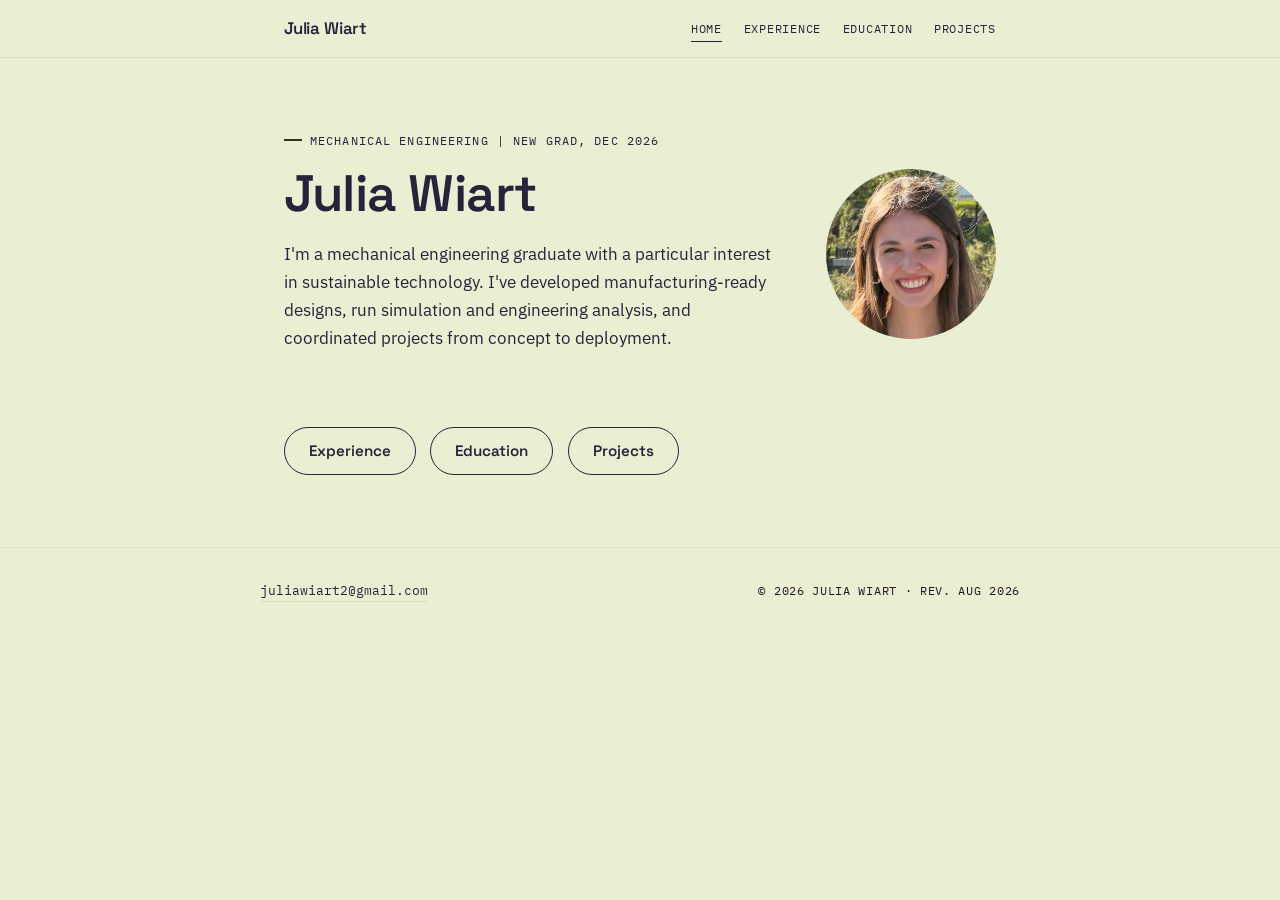
==== index.html @ b065c341 "Update index.html" ====
<!DOCTYPE html>
<html lang="en">
<head>
<meta charset="UTF-8">
<meta name="viewport" content="width=device-width, initial-scale=1.0">
<title>Julia Wiart | Mechanical Engineering</title>
<meta name="description" content="Julia Wiart — New grad mechanical engineer, December 2026. Experience, education, and projects.">
<link rel="icon" href="data:image/svg+xml,%3Csvg xmlns='http://www.w3.org/2000/svg' viewBox='0 0 32 32'%3E%3Crect width='32' height='32' fill='%23EAEFD3'/%3E%3Cpath d='M6 26 L6 6 L26 6' fill='none' stroke='%23505168' stroke-width='2.5'/%3E%3Ccircle cx='6' cy='26' r='2' fill='%23DCC48E'/%3E%3C/svg%3E">
<link rel="preconnect" href="https://fonts.googleapis.com">
<link rel="preconnect" href="https://fonts.gstatic.com" crossorigin>
<link href="https://fonts.googleapis.com/css2?family=IBM+Plex+Mono:wght@400;500&family=IBM+Plex+Sans:wght@400;500;600&family=Space+Grotesk:wght@500;600;700&display=swap" rel="stylesheet">
<link rel="stylesheet" href="style.css">
</head>
<body>

<a class="skip-link" href="#main">Skip to content</a>

<header class="site-header">
  <div class="header-inner">
    <a href="index.html" class="wordmark">Julia Wiart</a>
    <nav class="nav" aria-label="Primary">
      <a href="index.html" class="active">Home</a>
      <a href="experience.html">Experience</a>
      <a href="education.html">Education</a>
      <a href="projects.html">Projects</a>
    </nav>
  </div>
</header>

<main id="main">

  <section class="hero" aria-labelledby="hero-heading">
    <div class="hero-flex">
      <div class="hero-content">
        <p class="eyebrow">Mechanical Engineering | New Grad, Dec 2026</p>
        <h1 id="hero-heading">Julia Wiart</h1>
        <p class="hero-text">I'm a mechanical engineering graduate with a particular interest in sustainable technology. I've developed manufacturing-ready designs, run simulation and engineering analysis, and coordinated projects from concept to deployment.</p>
        <div class="hero-meta">
        </div>
      </div>
      <img class="hero-photo-img" src="profile.jpg" alt="Julia Wiart">
      
    </div>
  </section>

  <nav class="quick-links" aria-label="Site sections">
    <a class="quick-link-btn" href="experience.html">Experience</a>
    <a class="quick-link-btn" href="education.html">Education</a>
    <a class="quick-link-btn" href="projects.html">Projects</a>
  </nav>

</main>

<footer class="site-footer">
  <div class="footer-inner">
    <div class="footer-contact">
      <a href="mailto:juliawiart2@gmail.com">juliawiart2@gmail.com</a>
    </div>
    <span class="footer-rev">© 2026 Julia Wiart · Rev. Aug 2026</span>
  </div>
</footer>

<script src="script.js"></script>
</body>
</html>
---- style.css ----
:root{
  --bg:#EAEFD3;
  --bg-alt:#B3C0A4;
  --ink:#27233A;
  --ink-soft:#27233A;
  --ink-faint:#241623;
  --accent:#27233A;
  --accent-strong:#27233A;
  --line:#D7E0C4;
  --brass:#313715;
  --radius:2px;
  --max:760px;
}

*,*::before,*::after{ box-sizing:border-box; }
html{ scroll-behavior:smooth; }
@media (prefers-reduced-motion: reduce){
  html{ scroll-behavior:auto; }
  *,*::before,*::after{ animation-duration:0.001ms !important; animation-iteration-count:1 !important; transition-duration:0.001ms !important; scroll-behavior:auto !important; }
}

body{
  margin:0;
  background:var(--bg);
  color:var(--ink);
  font-family:'IBM Plex Sans', system-ui, sans-serif;
  font-size:17px;
  line-height:1.65;
  -webkit-font-smoothing:antialiased;
}

h1,h2,h3{
  font-family:'Space Grotesk', system-ui, sans-serif;
  font-weight:600;
  line-height:1.15;
  margin:0;
  color:var(--ink);
}

a{ color:var(--accent-strong); }
a:focus-visible, button:focus-visible{
  outline:2px solid var(--accent);
  outline-offset:3px;
}

.skip-link{
  position:absolute; left:-999px; top:0;
  background:var(--ink); color:var(--bg);
  padding:0.6rem 1rem; z-index:100; font-family:'IBM Plex Mono', monospace; font-size:0.85rem;
}
.skip-link:focus{ left:1rem; top:1rem; }

.wrap{
  max-width:var(--max);
  margin:0 auto;
  padding:0 1.5rem;
}

/* header */
.site-header{
  position:sticky; top:0; z-index:10;
  background:rgba(234,239,211,0.9);
  backdrop-filter:blur(6px);
  border-bottom:1px solid var(--line);
}
.header-inner{
  max-width:var(--max);
  margin:0 auto;
  padding:0.9rem 1.5rem;
  display:flex; align-items:center; justify-content:space-between;
  gap:1rem; flex-wrap:wrap;
}
.wordmark{
  font-family:'Space Grotesk', sans-serif;
  font-weight:600; font-size:1.05rem;
  color:var(--ink); text-decoration:none;
  letter-spacing:-0.01em;
}
.nav{ display:flex; gap:1.35rem; flex-wrap:wrap; }
.nav a{
  font-family:'IBM Plex Mono', monospace;
  font-size:0.78rem;
  text-transform:uppercase;
  letter-spacing:0.06em;
  color:var(--ink-soft);
  text-decoration:none;
  padding:0.2rem 0;
  border-bottom:1.5px solid transparent;
  transition:color 0.15s ease, border-color 0.15s ease;
}
.nav a:hover{ color:var(--accent-strong); }
.nav a.active{ color:var(--accent-strong); border-bottom-color:var(--accent); }

/* hero (home page only) */
.hero{
  max-width:var(--max); margin:0 auto;
  padding:4.5rem 1.5rem 2.5rem;
}
.hero-flex{
  display:flex; gap:2.5rem; align-items:center; flex-wrap:wrap-reverse;
}
.hero-content{ flex:1 1 300px; min-width:260px; }
.hero-photo{
  width:170px; height:170px; flex-shrink:0;
  border-radius:50%;
  border:1.5px dashed var(--ink-faint);
  display:flex; align-items:center; justify-content:center;
  text-align:center; padding:1rem;
  font-family:'IBM Plex Mono', monospace; font-size:0.72rem;
  letter-spacing:0.02em;
  color:var(--ink-faint);
  background:var(--bg-alt);
}
.hero-photo-img{
  width:170px; height:170px; flex-shrink:0;
  border-radius:50%;
  object-fit:cover; display:block;
}
.eyebrow{
  font-family:'IBM Plex Mono', monospace;
  font-size:0.78rem;
  text-transform:uppercase;
  letter-spacing:0.09em;
  color:var(--accent);
  margin:0 0 0.9rem;
  display:flex; align-items:center; gap:0.5rem;
}
.eyebrow::before{
  content:""; display:inline-block; width:18px; height:1.5px; background:var(--brass);
}
.hero h1{
  font-size:clamp(2.3rem, 5vw, 3.2rem);
  letter-spacing:-0.015em;
  margin-bottom:1.1rem;
}
.hero-text{
  max-width:56ch;
  color:var(--ink-soft);
  font-size:1.06rem;
}
.hero-meta{
  margin-top:1.6rem;
  display:flex; flex-wrap:wrap; gap:0.4rem 1.4rem;
  font-family:'IBM Plex Mono', monospace;
  font-size:0.82rem;
  color:var(--ink-soft);
}
.hero-meta a{ color:var(--ink-soft); text-decoration:none; border-bottom:1px solid var(--line); }
.hero-meta a:hover{ color:var(--accent-strong); border-color:var(--accent); }

/* page hero (sub-pages: experience/education/projects) */
.page-hero{
  max-width:var(--max); margin:0 auto;
  padding:3.4rem 1.5rem 0.5rem;
}
.page-hero h1{
  font-size:clamp(2rem, 4.5vw, 2.6rem);
  letter-spacing:-0.01em;
}
.page-hero p{
  margin-top:0.9rem;
  max-width:56ch;
  color:var(--ink-soft);
}

/* home quick-link buttons */
.quick-links{
  max-width:var(--max); margin:0 auto;
  padding:0.5rem 1.5rem 3.5rem;
  display:flex; flex-wrap:wrap; gap:0.9rem;
}
.quick-link-btn{
  font-family:'Space Grotesk', sans-serif;
  font-weight:600; font-size:0.95rem;
  color:var(--ink); text-decoration:none;
  border:1.5px solid var(--ink);
  border-radius:999px;
  padding:0.65rem 1.5rem;
  transition:background 0.15s ease, color 0.15s ease;
}
.quick-link-btn:hover{ background:var(--ink); color:var(--bg); }

/* small labels (reused: education coursework, project meta) */
.tb-label{
  display:block;
  font-family:'IBM Plex Mono', monospace;
  font-size:0.65rem;
  letter-spacing:0.08em;
  text-transform:uppercase;
  color:var(--ink-faint);
  margin-bottom:0.3rem;
}
.tb-value{
  font-size:0.9rem;
  color:var(--ink);
  font-weight:500;
}

/* sections */
.section{
  max-width:var(--max); margin:0 auto;
  padding:3rem 1.5rem;
  border-top:1px solid var(--line);
}
.section-head{
  display:flex; align-items:baseline; gap:0.9rem;
  margin-bottom:2rem;
}
.section-head h2{
  font-size:1.5rem; letter-spacing:-0.01em;
}
.section-head .rule{
  flex:1; height:1px; background:var(--line);
}

.reveal{
  opacity:0; transform:translateY(14px);
  transition:opacity 0.6s ease, transform 0.6s ease;
}
.reveal.is-visible{ opacity:1; transform:none; }

/* experience timeline */
.timeline{ list-style:none; margin:0; padding:0; display:flex; flex-direction:column; gap:2.4rem; }
.entry-head{
  display:flex; justify-content:space-between; align-items:baseline;
  flex-wrap:wrap; gap:0.3rem 1rem;
  margin-bottom:0.3rem;
}
.entry-role{ font-family:'Space Grotesk', sans-serif; font-weight:600; font-size:1.08rem; }
.entry-org{ color:var(--accent-strong); font-weight:500; }
.entry-date{
  font-family:'IBM Plex Mono', monospace; font-size:0.78rem;
  color:var(--ink-faint); white-space:nowrap;
}
.entry-loc{
  font-family:'IBM Plex Mono', monospace; font-size:0.78rem;
  color:var(--ink-faint); margin-bottom:0.7rem;
}
.entry ul{ margin:0; padding-left:1.1rem; color:var(--ink-soft); }
.entry li{ margin-bottom:0.45rem; }
.entry li::marker{ color:var(--ink-soft); }

/* education */
.edu-course{
  margin-top:1rem; padding-top:1rem; border-top:1px dashed var(--line);
  font-size:0.92rem; color:var(--ink-soft);
}
.edu-course .tb-label{ margin-bottom:0.5rem; }
.chip-row{ display:flex; flex-wrap:wrap; gap:0.5rem; margin-top:0.55rem; }
.chip{
  font-family:'IBM Plex Mono', monospace; font-size:0.78rem;
  border:1px solid var(--line); border-radius:99px;
  padding:0.3rem 0.75rem; color:var(--ink-soft);
  background:var(--bg-alt);
}

/* projects */
.project-grid{
  display:grid; grid-template-columns:1fr; gap:1.5rem;
}
.project-card{
  border:1px solid var(--line);
  border-radius:var(--radius);
  padding:1.5rem;
  background:var(--bg-alt);
}
.project-image{
  width:100%; aspect-ratio:16/10; margin-bottom:1.1rem;
  border:1.5px dashed var(--ink-faint);
  border-radius:var(--radius);
  display:flex; align-items:center; justify-content:center;
  font-family:'IBM Plex Mono', monospace; font-size:0.75rem;
  text-transform:uppercase; letter-spacing:0.05em;
  color:var(--ink-faint);
  background:var(--bg);
}
.project-card h3{ font-size:1.12rem; margin-bottom:0.2rem; }
.project-meta{
  font-family:'IBM Plex Mono', monospace; font-size:0.76rem;
  color:var(--ink-faint); margin-bottom:0.9rem;
}
.project-card ul{ margin:0; padding-left:1.1rem; color:var(--ink-soft); font-size:0.96rem; }
.project-card li{ margin-bottom:0.4rem; }
.project-card li::marker{ color:var(--brass); }

.project-card.placeholder{
  background:transparent;
  border:1.5px dashed var(--ink-faint);
  color:var(--ink-faint);
}
.placeholder-tag{
  display:inline-block;
  font-family:'IBM Plex Mono', monospace; font-size:0.68rem;
  letter-spacing:0.06em; text-transform:uppercase;
  color:var(--ink-soft); border:1px solid var(--brass);
  padding:0.15rem 0.5rem; border-radius:99px;
  margin-bottom:0.7rem;
}
.project-card.placeholder h3{ color:var(--ink-faint); }
.project-card.placeholder p{ font-size:0.92rem; margin:0.4rem 0; }

/* leadership & activities (now on the Experience page) */
.activities{ margin-top:2.2rem; padding-top:2.2rem; border-top:1px dashed var(--line); }
.activity-item{ margin-bottom:1.2rem; }
.activity-item:last-child{ margin-bottom:0; }
.activity-head{ display:flex; justify-content:space-between; gap:1rem; flex-wrap:wrap; margin-bottom:0.25rem; }
.activity-role{ font-weight:600; }
.activity-date{ font-family:'IBM Plex Mono', monospace; font-size:0.76rem; color:var(--ink-faint); }
.activity-item p{ margin:0; color:var(--ink-soft); font-size:0.95rem; }

/* footer */
.site-footer{
  border-top:1px solid var(--line);
  padding:2rem 1.5rem 3rem;
  margin-top:1rem;
}
.footer-inner{
  max-width:var(--max); margin:0 auto;
  display:flex; justify-content:space-between; align-items:center;
  flex-wrap:wrap; gap:1rem;
}
.footer-contact{
  display:flex; gap:1rem; flex-wrap:wrap;
  font-family:'IBM Plex Mono', monospace; font-size:0.8rem;
}
.footer-contact a{ color:var(--ink-soft); text-decoration:none; border-bottom:1px solid var(--line); }
.footer-contact a:hover{ color:var(--accent-strong); border-color:var(--accent); }
.footer-rev{
  font-family:'IBM Plex Mono', monospace; font-size:0.72rem;
  color:var(--ink-faint); text-transform:uppercase; letter-spacing:0.06em;
}

@media (min-width: 640px){
  .project-grid{ grid-template-columns:1fr 1fr; }
}
@media (max-width: 560px){
  .nav{ gap:0.9rem 1rem; }
  .hero{ padding-top:3.2rem; }
  .hero-flex{ flex-direction:column-reverse; text-align:center; }
  .hero-meta{ justify-content:center; }
}
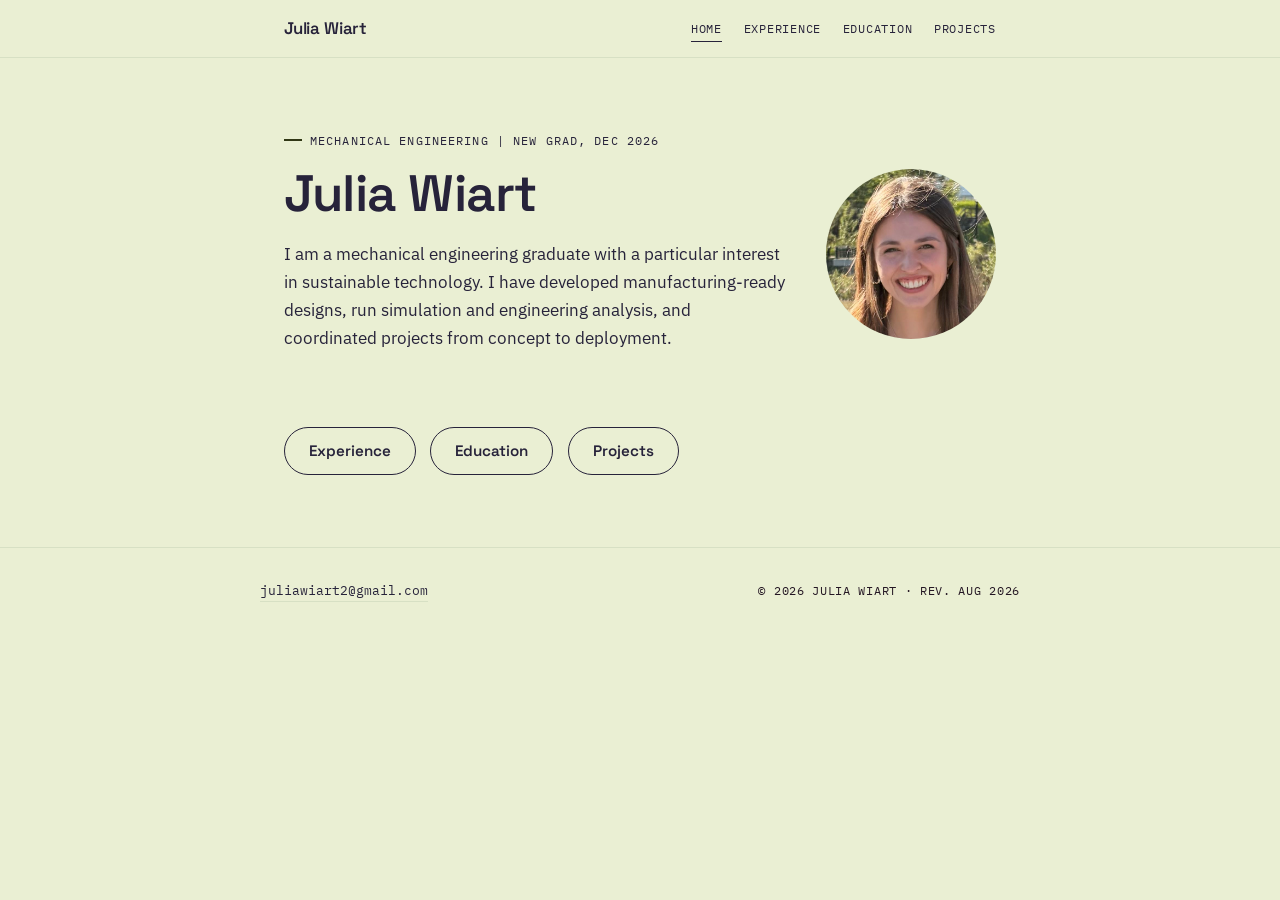
==== commit 23d3e6fc: "Update index.html" ====
--- a/index.html
+++ b/index.html
@@ -34,7 +34,7 @@
       <div class="hero-content">
         <p class="eyebrow">Mechanical Engineering | New Grad, Dec 2026</p>
         <h1 id="hero-heading">Julia Wiart</h1>
-        <p class="hero-text">I'm a mechanical engineering graduate with a particular interest in sustainable technology. I've developed manufacturing-ready designs, run simulation and engineering analysis, and coordinated projects from concept to deployment.</p>
+        <p class="hero-text">I am a mechanical engineering graduate with a particular interest in sustainable technology. I have developed manufacturing-ready designs, run simulation and engineering analysis, and coordinated projects from concept to deployment.
         <div class="hero-meta">
         </div>
       </div>
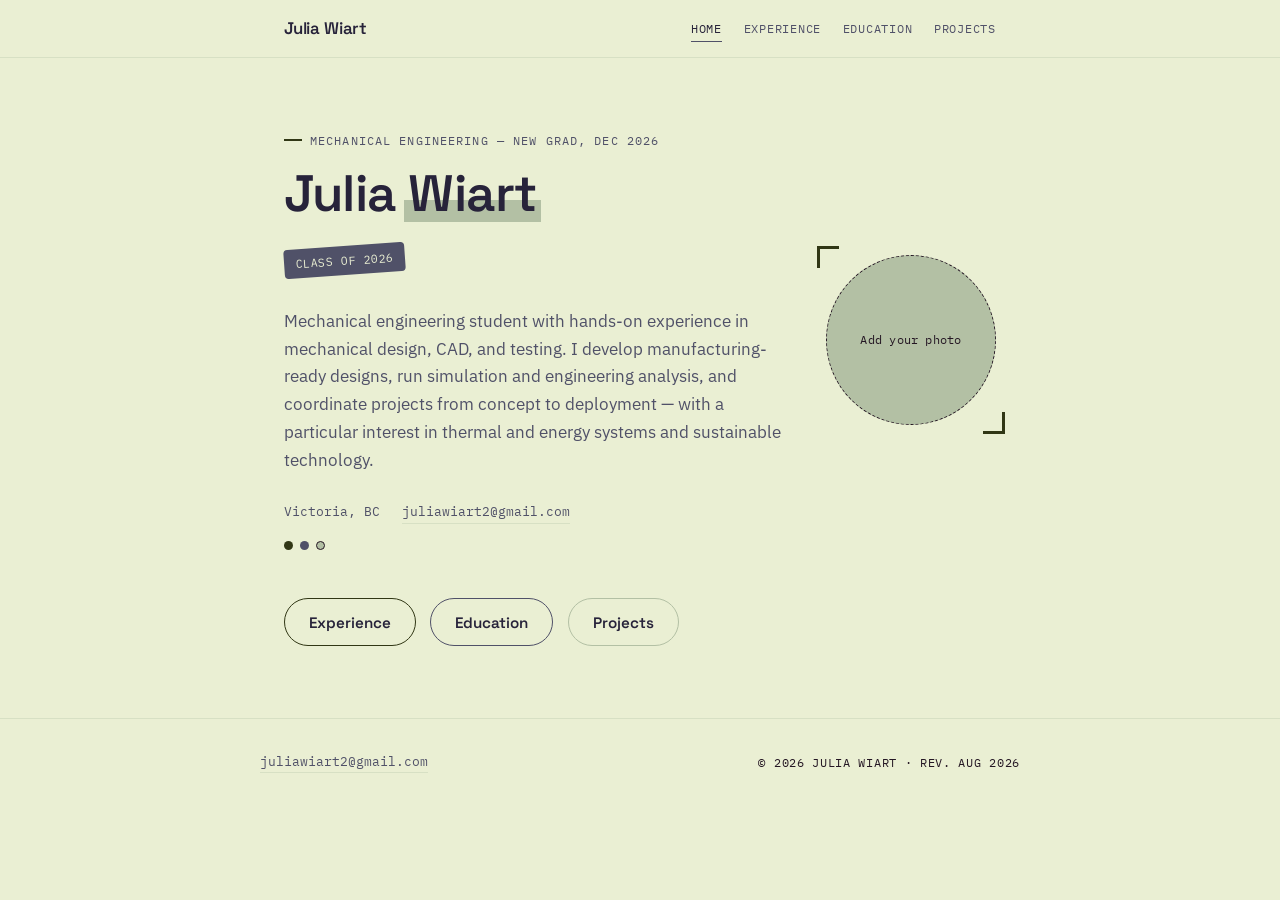
==== commit eb5a61f8: "Add files via upload" ====
--- a/index.html
+++ b/index.html
@@ -3,9 +3,9 @@
 <head>
 <meta charset="UTF-8">
 <meta name="viewport" content="width=device-width, initial-scale=1.0">
-<title>Julia Wiart | Mechanical Engineering</title>
+<title>Julia Wiart — Mechanical Engineering</title>
 <meta name="description" content="Julia Wiart — New grad mechanical engineer, December 2026. Experience, education, and projects.">
-<link rel="icon" href="data:image/svg+xml,%3Csvg xmlns='http://www.w3.org/2000/svg' viewBox='0 0 32 32'%3E%3Crect width='32' height='32' fill='%23EAEFD3'/%3E%3Cpath d='M6 26 L6 6 L26 6' fill='none' stroke='%23505168' stroke-width='2.5'/%3E%3Ccircle cx='6' cy='26' r='2' fill='%23DCC48E'/%3E%3C/svg%3E">
+<link rel="icon" href="data:image/svg+xml,%3Csvg xmlns='http://www.w3.org/2000/svg' viewBox='0 0 32 32'%3E%3Crect width='32' height='32' fill='%23EAEFD3'/%3E%3Cpath d='M6 26 L6 6 L26 6' fill='none' stroke='%23505168' stroke-width='2.5'/%3E%3Ccircle cx='6' cy='26' r='2' fill='%23313715'/%3E%3C/svg%3E">
 <link rel="preconnect" href="https://fonts.googleapis.com">
 <link rel="preconnect" href="https://fonts.gstatic.com" crossorigin>
 <link href="https://fonts.googleapis.com/css2?family=IBM+Plex+Mono:wght@400;500&family=IBM+Plex+Sans:wght@400;500;600&family=Space+Grotesk:wght@500;600;700&display=swap" rel="stylesheet">
@@ -32,22 +32,32 @@
   <section class="hero" aria-labelledby="hero-heading">
     <div class="hero-flex">
       <div class="hero-content">
-        <p class="eyebrow">Mechanical Engineering | New Grad, Dec 2026</p>
-        <h1 id="hero-heading">Julia Wiart</h1>
-        <p class="hero-text">I am a mechanical engineering graduate with a particular interest in sustainable technology. I have developed manufacturing-ready designs, run simulation and engineering analysis, and coordinated projects from concept to deployment.
+        <p class="eyebrow">Mechanical Engineering — New Grad, Dec 2026</p>
+        <h1 id="hero-heading">Julia <span class="accent-highlight">Wiart</span></h1>
+        <!-- ACCENT 2: rotated sticker badge — delete this line to remove -->
+        <span class="accent-sticker">Class of 2026</span>
+        <p class="hero-text">Mechanical engineering student with hands-on experience in mechanical design, CAD, and testing. I develop manufacturing-ready designs, run simulation and engineering analysis, and coordinate projects from concept to deployment — with a particular interest in thermal and energy systems and sustainable technology.</p>
         <div class="hero-meta">
+          <span>Victoria, BC</span>
+          <a href="mailto:juliawiart2@gmail.com">juliawiart2@gmail.com</a>
         </div>
+        <!-- ACCENT 5: trio of dots — delete this line to remove -->
+        <div class="accent-dots" aria-hidden="true"><span></span><span></span><span></span></div>
       </div>
-      <img class="hero-photo-img" src="profile.jpg" alt="Julia Wiart">
-      
+      <!-- ACCENT 1: corner brackets — remove " accent-corners" from the class list below to remove just the brackets -->
+      <!-- Swap this div for: <img class="hero-photo-img" src="profile.jpg" alt="Julia Wiart"> once you've uploaded a photo -->
+      <div class="hero-photo accent-corners" aria-hidden="true">Add your photo</div>
     </div>
   </section>
 
+  <!-- ACCENT 4: each button below has its own color via accent-a / accent-b / accent-c — remove that class to go back to plain -->
   <nav class="quick-links" aria-label="Site sections">
-    <a class="quick-link-btn" href="experience.html">Experience</a>
-    <a class="quick-link-btn" href="education.html">Education</a>
-    <a class="quick-link-btn" href="projects.html">Projects</a>
+    <a class="quick-link-btn accent-a" href="experience.html">Experience</a>
+    <a class="quick-link-btn accent-b" href="education.html">Education</a>
+    <a class="quick-link-btn accent-c" href="projects.html">Projects</a>
   </nav>
+
+  <!-- ACCENT 3: highlighter swipe is the <span class="accent-highlight"> around "Wiart" above — to remove, delete that span tag (keep the word "Wiart") -->
 
 </main>
 
--- a/style.css
+++ b/style.css
@@ -2,9 +2,9 @@
   --bg:#EAEFD3;
   --bg-alt:#B3C0A4;
   --ink:#27233A;
-  --ink-soft:#27233A;
+  --ink-soft:#505168;
   --ink-faint:#241623;
-  --accent:#27233A;
+  --accent:#505168;
   --accent-strong:#27233A;
   --line:#D7E0C4;
   --brass:#313715;
@@ -277,7 +277,7 @@
 .project-card h3{ font-size:1.12rem; margin-bottom:0.2rem; }
 .project-meta{
   font-family:'IBM Plex Mono', monospace; font-size:0.76rem;
-  color:var(--ink-faint); margin-bottom:0.9rem;
+  color:var(--ink-soft); margin-bottom:0.9rem;
 }
 .project-card ul{ margin:0; padding-left:1.1rem; color:var(--ink-soft); font-size:0.96rem; }
 .project-card li{ margin-bottom:0.4rem; }
@@ -339,3 +339,54 @@
   .hero-flex{ flex-direction:column-reverse; text-align:center; }
   .hero-meta{ justify-content:center; }
 }
+
+/* ========================================================
+   FUN ACCENT DETAILS — home page only
+   Each block below is self-contained. To remove one, delete
+   its CSS block here AND remove the matching class from the
+   HTML element it's attached to in index.html.
+   ======================================================== */
+
+/* Accent 1: corner brackets on the photo placeholder */
+.accent-corners{ position:relative; }
+.accent-corners::before,
+.accent-corners::after{
+  content:""; position:absolute; width:22px; height:22px;
+  border-style:solid; border-color:var(--brass); border-width:0;
+}
+.accent-corners::before{ top:-10px; left:-10px; border-top-width:3px; border-left-width:3px; }
+.accent-corners::after{ bottom:-10px; right:-10px; border-bottom-width:3px; border-right-width:3px; }
+
+/* Accent 2: rotated sticker badge near the name */
+.accent-sticker{
+  display:inline-block;
+  font-family:'IBM Plex Mono', monospace;
+  font-size:0.72rem; letter-spacing:0.05em; text-transform:uppercase;
+  color:var(--bg); background:var(--ink-soft);
+  padding:0.3rem 0.7rem; border-radius:4px;
+  transform:rotate(-4deg);
+  margin:0.3rem 0 1rem;
+}
+
+/* Accent 3: highlighter swipe behind part of the heading */
+.accent-highlight{ position:relative; z-index:0; white-space:nowrap; }
+.accent-highlight::before{
+  content:""; position:absolute; z-index:-1;
+  left:-4px; right:-4px; bottom:0.08em; height:0.42em;
+  background:var(--bg-alt);
+}
+
+/* Accent 4: color-varied quick-link buttons */
+.quick-link-btn.accent-a{ border-color:var(--brass); }
+.quick-link-btn.accent-a:hover{ background:var(--brass); color:var(--bg); }
+.quick-link-btn.accent-b{ border-color:var(--ink-soft); }
+.quick-link-btn.accent-b:hover{ background:var(--ink-soft); color:var(--bg); }
+.quick-link-btn.accent-c{ border-color:var(--bg-alt); }
+.quick-link-btn.accent-c:hover{ background:var(--bg-alt); color:var(--ink); }
+
+/* Accent 5: trio of dots flourish under the contact info */
+.accent-dots{ display:flex; gap:0.45rem; align-items:center; margin-top:1.1rem; }
+.accent-dots span{ width:9px; height:9px; border-radius:50%; display:inline-block; }
+.accent-dots span:nth-child(1){ background:var(--brass); }
+.accent-dots span:nth-child(2){ background:var(--ink-soft); }
+.accent-dots span:nth-child(3){ background:var(--bg-alt); border:1px solid var(--ink-faint); }
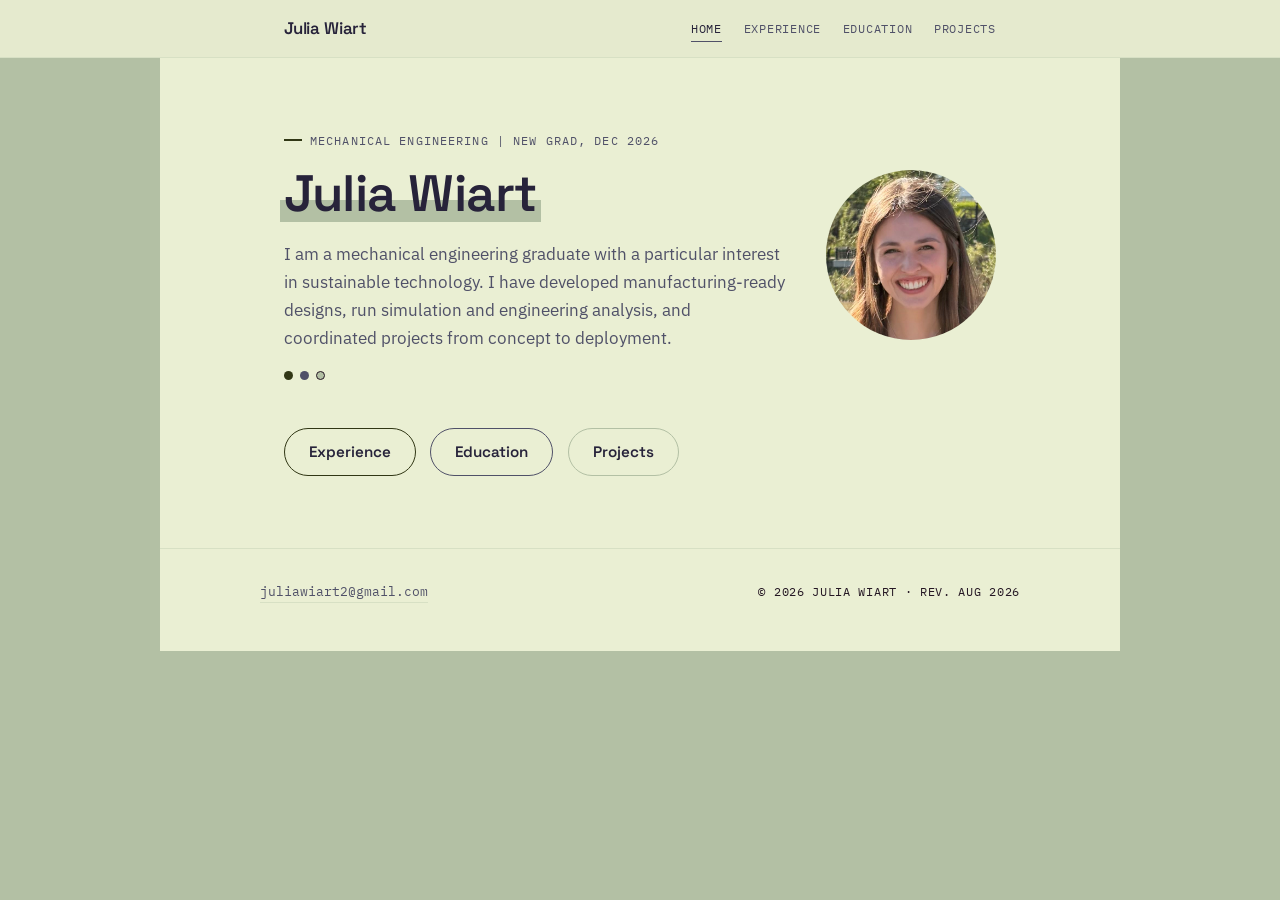
==== commit 49c34498: "Add files via upload" ====
--- a/index.html
+++ b/index.html
@@ -3,7 +3,7 @@
 <head>
 <meta charset="UTF-8">
 <meta name="viewport" content="width=device-width, initial-scale=1.0">
-<title>Julia Wiart — Mechanical Engineering</title>
+<title>Julia Wiart | Mechanical Engineering</title>
 <meta name="description" content="Julia Wiart — New grad mechanical engineer, December 2026. Experience, education, and projects.">
 <link rel="icon" href="data:image/svg+xml,%3Csvg xmlns='http://www.w3.org/2000/svg' viewBox='0 0 32 32'%3E%3Crect width='32' height='32' fill='%23EAEFD3'/%3E%3Cpath d='M6 26 L6 6 L26 6' fill='none' stroke='%23505168' stroke-width='2.5'/%3E%3Ccircle cx='6' cy='26' r='2' fill='%23313715'/%3E%3C/svg%3E">
 <link rel="preconnect" href="https://fonts.googleapis.com">
@@ -27,26 +27,19 @@
   </div>
 </header>
 
+<div class="page-surface">
 <main id="main">
 
   <section class="hero" aria-labelledby="hero-heading">
     <div class="hero-flex">
       <div class="hero-content">
-        <p class="eyebrow">Mechanical Engineering — New Grad, Dec 2026</p>
-        <h1 id="hero-heading">Julia <span class="accent-highlight">Wiart</span></h1>
-        <!-- ACCENT 2: rotated sticker badge — delete this line to remove -->
-        <span class="accent-sticker">Class of 2026</span>
-        <p class="hero-text">Mechanical engineering student with hands-on experience in mechanical design, CAD, and testing. I develop manufacturing-ready designs, run simulation and engineering analysis, and coordinate projects from concept to deployment — with a particular interest in thermal and energy systems and sustainable technology.</p>
-        <div class="hero-meta">
-          <span>Victoria, BC</span>
-          <a href="mailto:juliawiart2@gmail.com">juliawiart2@gmail.com</a>
-        </div>
+        <p class="eyebrow">Mechanical Engineering | New Grad, Dec 2026</p>
+        <h1 id="hero-heading"><span class="accent-highlight">Julia Wiart</span></h1>
+        <p class="hero-text">I am a mechanical engineering graduate with a particular interest in sustainable technology. I have developed manufacturing-ready designs, run simulation and engineering analysis, and coordinated projects from concept to deployment.</p>
         <!-- ACCENT 5: trio of dots — delete this line to remove -->
         <div class="accent-dots" aria-hidden="true"><span></span><span></span><span></span></div>
       </div>
-      <!-- ACCENT 1: corner brackets — remove " accent-corners" from the class list below to remove just the brackets -->
-      <!-- Swap this div for: <img class="hero-photo-img" src="profile.jpg" alt="Julia Wiart"> once you've uploaded a photo -->
-      <div class="hero-photo accent-corners" aria-hidden="true">Add your photo</div>
+      <img class="hero-photo-img" src="profile.jpg" alt="Julia Wiart">
     </div>
   </section>
 
@@ -69,6 +62,7 @@
     <span class="footer-rev">© 2026 Julia Wiart · Rev. Aug 2026</span>
   </div>
 </footer>
+</div>
 
 <script src="script.js"></script>
 </body>
--- a/style.css
+++ b/style.css
@@ -21,12 +21,18 @@
 
 body{
   margin:0;
-  background:var(--bg);
+  background:var(--bg-alt);
   color:var(--ink);
   font-family:'IBM Plex Sans', system-ui, sans-serif;
   font-size:17px;
   line-height:1.65;
   -webkit-font-smoothing:antialiased;
+}
+
+.page-surface{
+  background:var(--bg);
+  max-width:960px;
+  margin:0 auto;
 }
 
 h1,h2,h3{
@@ -347,27 +353,6 @@
    HTML element it's attached to in index.html.
    ======================================================== */
 
-/* Accent 1: corner brackets on the photo placeholder */
-.accent-corners{ position:relative; }
-.accent-corners::before,
-.accent-corners::after{
-  content:""; position:absolute; width:22px; height:22px;
-  border-style:solid; border-color:var(--brass); border-width:0;
-}
-.accent-corners::before{ top:-10px; left:-10px; border-top-width:3px; border-left-width:3px; }
-.accent-corners::after{ bottom:-10px; right:-10px; border-bottom-width:3px; border-right-width:3px; }
-
-/* Accent 2: rotated sticker badge near the name */
-.accent-sticker{
-  display:inline-block;
-  font-family:'IBM Plex Mono', monospace;
-  font-size:0.72rem; letter-spacing:0.05em; text-transform:uppercase;
-  color:var(--bg); background:var(--ink-soft);
-  padding:0.3rem 0.7rem; border-radius:4px;
-  transform:rotate(-4deg);
-  margin:0.3rem 0 1rem;
-}
-
 /* Accent 3: highlighter swipe behind part of the heading */
 .accent-highlight{ position:relative; z-index:0; white-space:nowrap; }
 .accent-highlight::before{
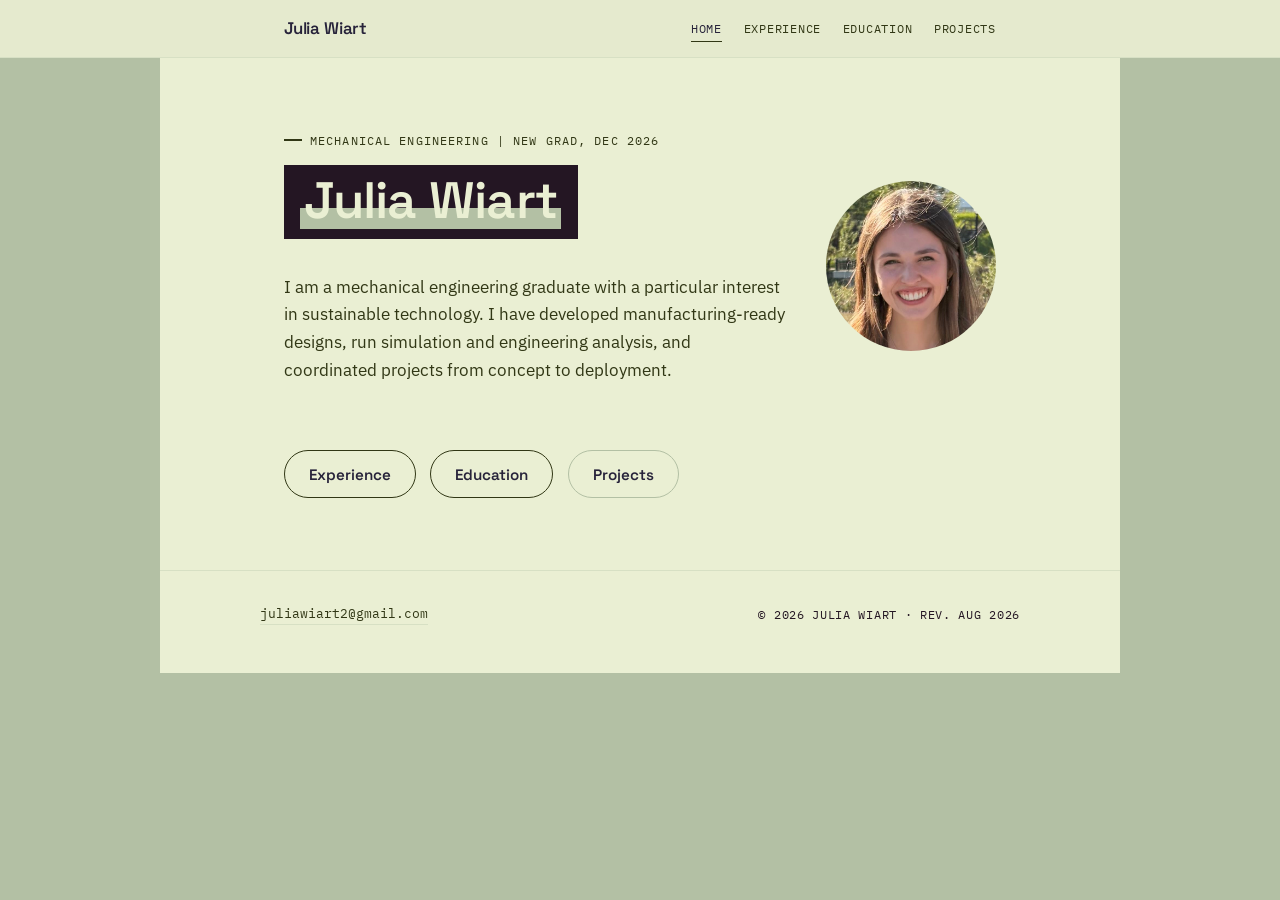
==== commit 61442070: "Update index.html" ====
--- a/index.html
+++ b/index.html
@@ -36,8 +36,6 @@
         <p class="eyebrow">Mechanical Engineering | New Grad, Dec 2026</p>
         <h1 id="hero-heading"><span class="accent-highlight">Julia Wiart</span></h1>
         <p class="hero-text">I am a mechanical engineering graduate with a particular interest in sustainable technology. I have developed manufacturing-ready designs, run simulation and engineering analysis, and coordinated projects from concept to deployment.</p>
-        <!-- ACCENT 5: trio of dots — delete this line to remove -->
-        <div class="accent-dots" aria-hidden="true"><span></span><span></span><span></span></div>
       </div>
       <img class="hero-photo-img" src="profile.jpg" alt="Julia Wiart">
     </div>
--- a/style.css
+++ b/style.css
@@ -2,9 +2,9 @@
   --bg:#EAEFD3;
   --bg-alt:#B3C0A4;
   --ink:#27233A;
-  --ink-soft:#505168;
+  --ink-soft:#313715;
   --ink-faint:#241623;
-  --accent:#505168;
+  --accent:#313715;
   --accent-strong:#27233A;
   --line:#D7E0C4;
   --brass:#313715;
@@ -40,7 +40,10 @@
   font-weight:600;
   line-height:1.15;
   margin:0;
-  color:var(--ink);
+  color:var(--bg);
+  background:var(--ink-faint);
+  display:inline-block;
+  padding:0.15em 0.4em;
 }
 
 a{ color:var(--accent-strong); }
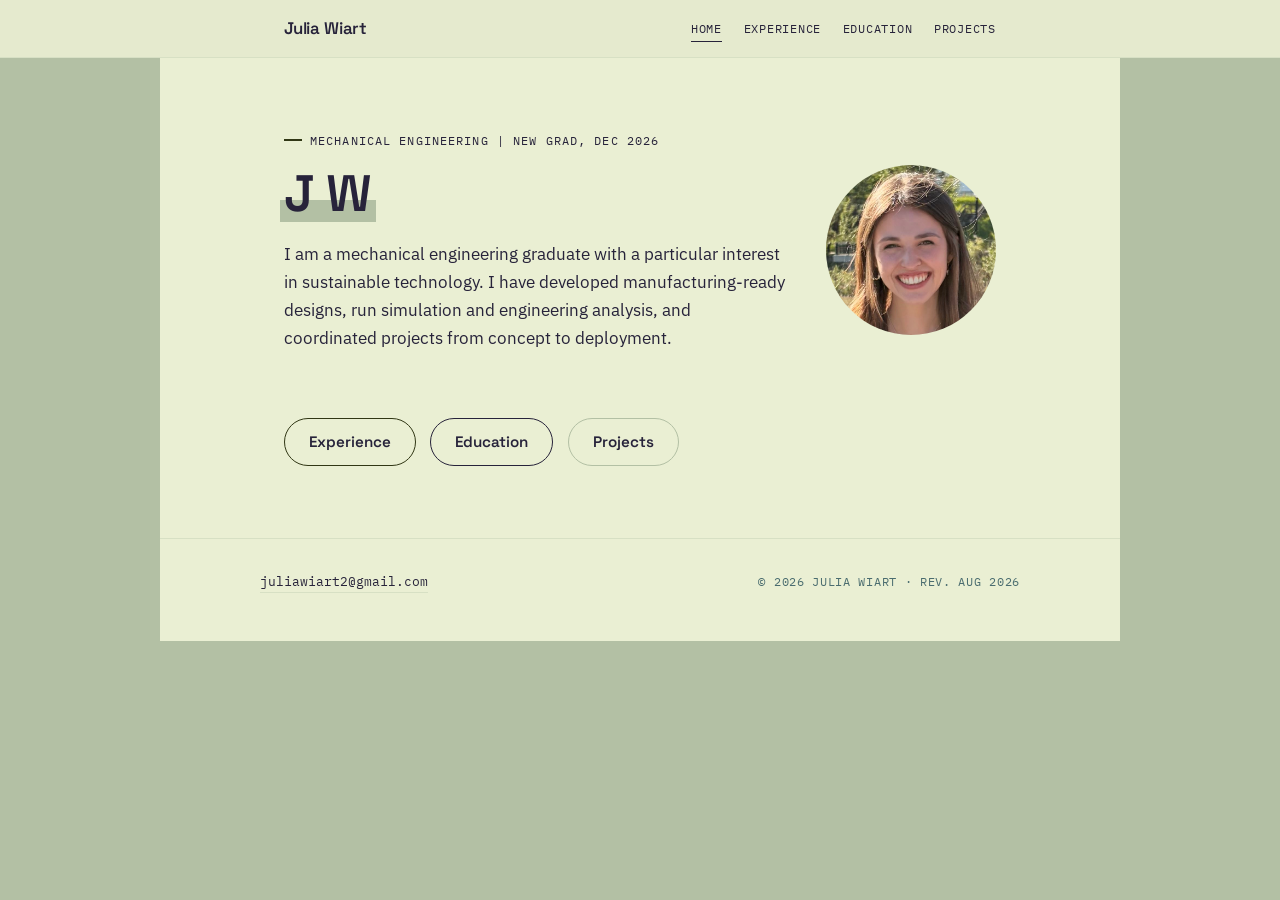
==== commit 25cbd297: "Update index.html" ====
--- a/index.html
+++ b/index.html
@@ -34,7 +34,7 @@
     <div class="hero-flex">
       <div class="hero-content">
         <p class="eyebrow">Mechanical Engineering | New Grad, Dec 2026</p>
-        <h1 id="hero-heading"><span class="accent-highlight">Julia Wiart</span></h1>
+        <h1 id="hero-heading"><span class="accent-highlight">J W</span></h1>
         <p class="hero-text">I am a mechanical engineering graduate with a particular interest in sustainable technology. I have developed manufacturing-ready designs, run simulation and engineering analysis, and coordinated projects from concept to deployment.</p>
       </div>
       <img class="hero-photo-img" src="profile.jpg" alt="Julia Wiart">
--- a/style.css
+++ b/style.css
@@ -2,9 +2,9 @@
   --bg:#EAEFD3;
   --bg-alt:#B3C0A4;
   --ink:#27233A;
-  --ink-soft:#313715;
-  --ink-faint:#241623;
-  --accent:#313715;
+  --ink-soft:##27233A;
+  --ink-faint:#4A6C6F;
+  --accent:#27233A;
   --accent-strong:#27233A;
   --line:#D7E0C4;
   --brass:#313715;
@@ -40,10 +40,7 @@
   font-weight:600;
   line-height:1.15;
   margin:0;
-  color:var(--bg);
-  background:var(--ink-faint);
-  display:inline-block;
-  padding:0.15em 0.4em;
+  color:var(--ink);
 }
 
 a{ color:var(--accent-strong); }
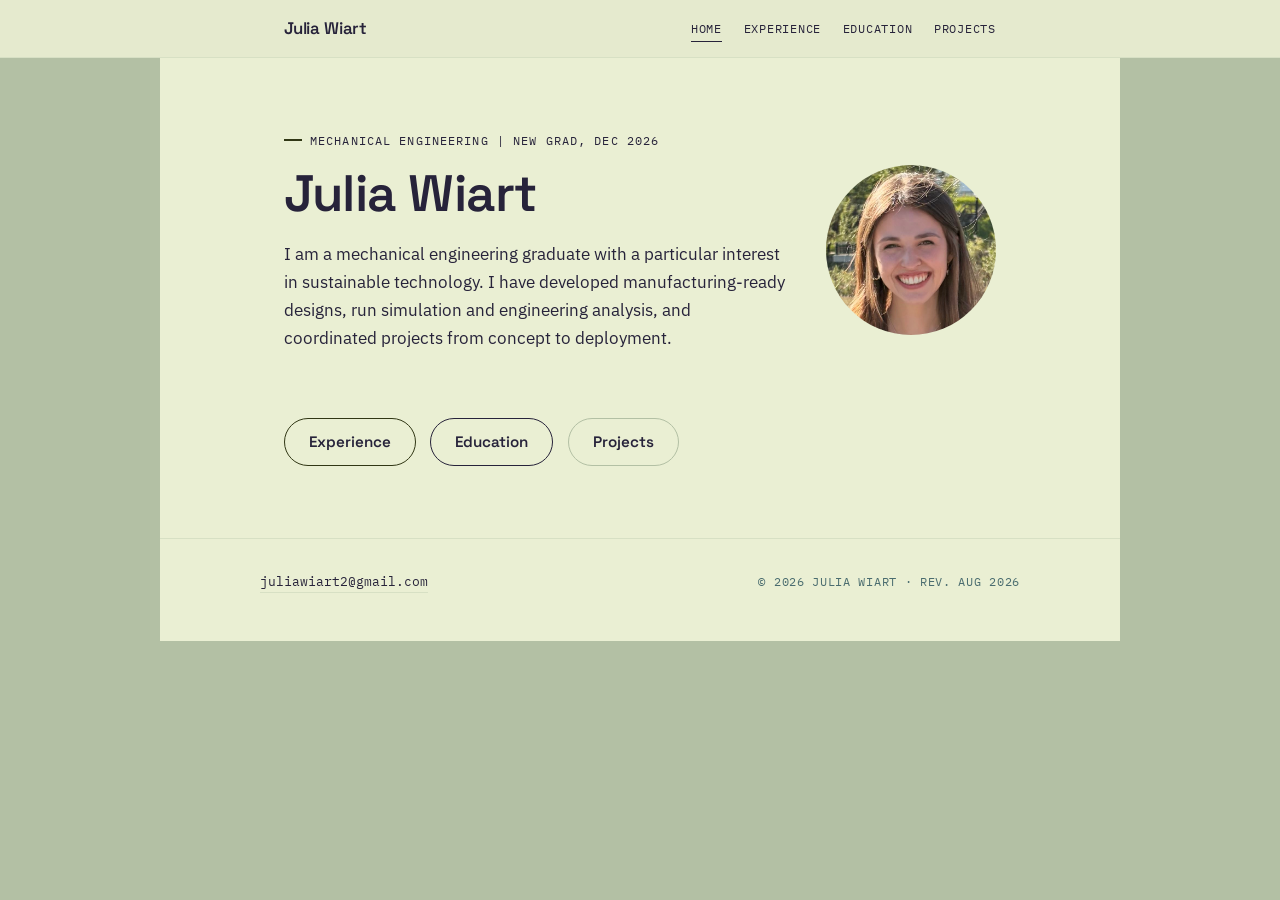
==== commit c491b51d: "Update index.html" ====
--- a/index.html
+++ b/index.html
@@ -34,7 +34,7 @@
     <div class="hero-flex">
       <div class="hero-content">
         <p class="eyebrow">Mechanical Engineering | New Grad, Dec 2026</p>
-        <h1 id="hero-heading"><span class="accent-highlight">J W</span></h1>
+        <h1 id="hero-heading">Julia Wiart</span></h1>
         <p class="hero-text">I am a mechanical engineering graduate with a particular interest in sustainable technology. I have developed manufacturing-ready designs, run simulation and engineering analysis, and coordinated projects from concept to deployment.</p>
       </div>
       <img class="hero-photo-img" src="profile.jpg" alt="Julia Wiart">
